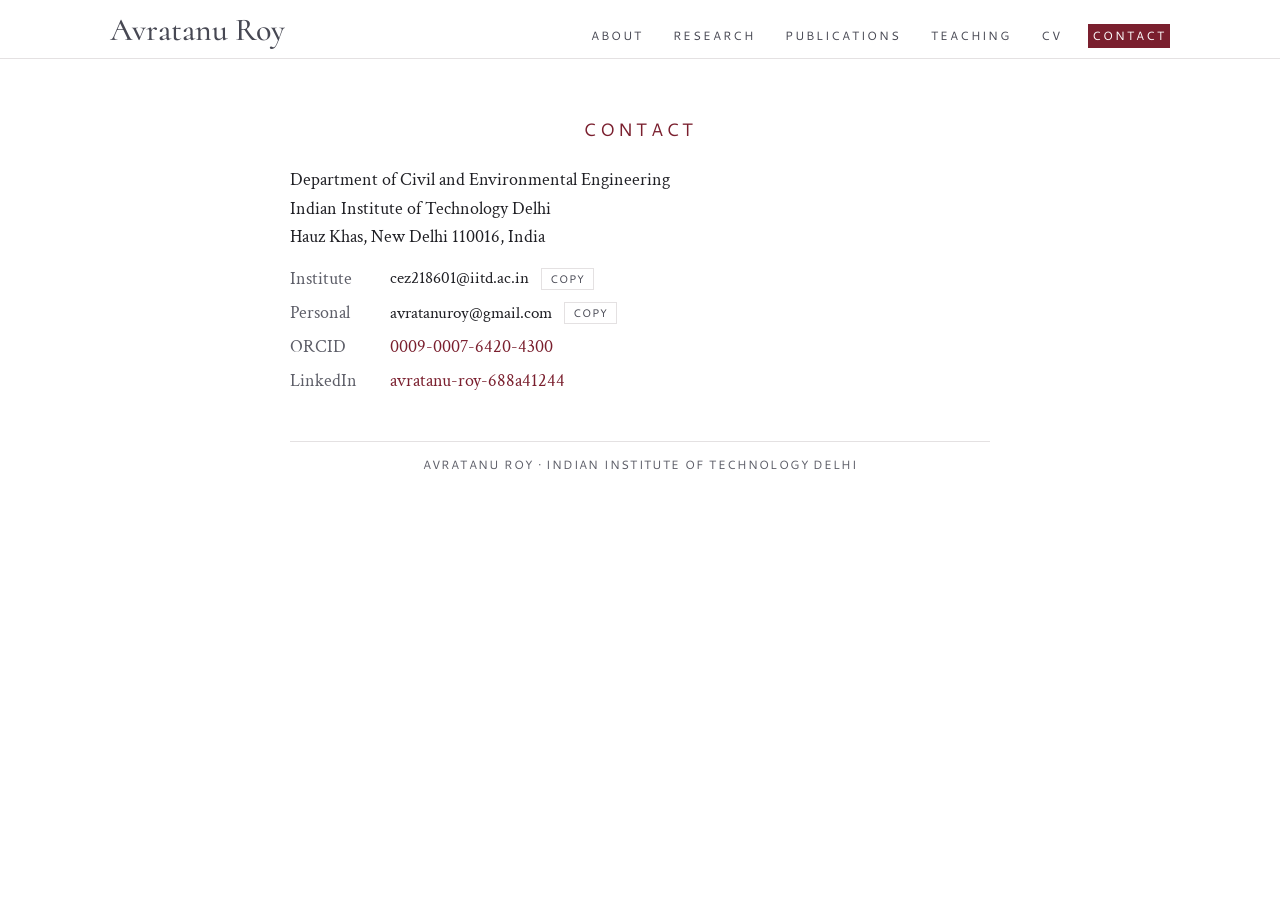
==== contact.html @ 79ce67be "Initial academic homepage" ====
<!doctype html>
<html lang="en">
<head>
<meta charset="utf-8">
<meta name="viewport" content="width=device-width, initial-scale=1">
<title>Contact | Avratanu Roy</title>
<meta name="description" content="Avratanu Roy, Ph.D. research scholar in Transportation Engineering at IIT Delhi. Game theory, mean field games and mathematical modelling for traffic safety.">
<meta name="author" content="Avratanu Roy">
<meta property="og:title" content="Contact | Avratanu Roy">
<meta property="og:description" content="Avratanu Roy, Ph.D. research scholar in Transportation Engineering at IIT Delhi. Game theory, mean field games and mathematical modelling for traffic safety.">
<meta property="og:type" content="website">
<link rel="icon" href="data:image/svg+xml,%3Csvg xmlns='http://www.w3.org/2000/svg' viewBox='0 0 32 32'%3E%3Crect width='32' height='32' fill='%237a1f2e'/%3E%3Ctext x='16' y='22' font-size='16' text-anchor='middle' fill='white' font-family='Georgia'%3EAR%3C/text%3E%3C/svg%3E">
<link rel="preconnect" href="https://fonts.googleapis.com">
<link rel="preconnect" href="https://fonts.gstatic.com" crossorigin>
<link rel="stylesheet" href="https://fonts.googleapis.com/css2?family=Cormorant:wght@500;600&family=Cantarell:wght@400;700&family=Crimson+Text:ital,wght@0,400;0,600;1,400&display=swap">
<link rel="stylesheet" href="assets/style.css">
</head>
<body data-page="contact">
<header class="topbar">
  <div class="topbar-inner">
    <a class="brand" href="index.html">Avratanu Roy</a>
    <nav class="menu" aria-label="Main menu">
      <a href="index.html" data-page="about">About</a>
      <a href="research.html" data-page="research">Research</a>
      <a href="publications.html" data-page="publications">Publications</a>
      <a href="teaching.html" data-page="teaching">Teaching</a>
      <a href="cv.html" data-page="cv">CV</a>
      <a href="contact.html" data-page="contact">Contact</a>
    </nav>
  </div>
</header>

<main>
<h1 class="page-title">Contact</h1>
<p>Department of Civil and Environmental Engineering<br>
  Indian Institute of Technology Delhi<br>
  Hauz Khas, New Delhi 110016, India</p>
<div class="contact">
  <div class="contact-row"><span class="k">Institute</span><code id="mail1">cez218601@iitd.ac.in</code><button class="copy" type="button" data-target="mail1">Copy</button></div>
  <div class="contact-row"><span class="k">Personal</span><code id="mail2">avratanuroy@gmail.com</code><button class="copy" type="button" data-target="mail2">Copy</button></div>
  <div class="contact-row"><span class="k">ORCID</span><a href="https://orcid.org/0009-0007-6420-4300" target="_blank" rel="noopener">0009-0007-6420-4300</a></div>
  <div class="contact-row"><span class="k">LinkedIn</span><a href="https://www.linkedin.com/in/avratanu-roy-688a41244" target="_blank" rel="noopener">avratanu-roy-688a41244</a></div>
</div>
</main>

<footer>Avratanu Roy &middot; Indian Institute of Technology Delhi</footer>
<script src="assets/main.js"></script>
</body>
</html>
---- assets/style.css ----
/* Avratanu Roy academic homepage
   Classic academic layout: top bar with name and letter-spaced menu, one centred reading column. */
:root {
  --bg: #ffffff;
  --ink: #1f1f24;
  --muted: #5d5e68;
  --heading: #474853;
  --accent: #7a1f2e;
  --accent-wash: #f6ecee;
  --rule: #e4e1e2;
  --field: #2f6a70;
  --font-name: "Cormorant", "Cormorant Garamond", Georgia, "Times New Roman", serif;
  --font-nav: "Cantarell", "Helvetica Neue", Arial, sans-serif;
  --font-body: "Crimson Text", Georgia, "Times New Roman", serif;
  --column: 700px;
  color-scheme: light;
}
* { box-sizing: border-box; }
html { scroll-behavior: smooth; }
@media (prefers-reduced-motion: reduce) { html { scroll-behavior: auto; } }
body {
  margin: 0;
  background: var(--bg);
  color: var(--ink);
  font-family: var(--font-body);
  font-size: 1.1rem;
  line-height: 1.6;
  padding-inline: 18px;
  padding-block: 0 48px;
}
img { max-width: 100%; }
a { color: var(--accent); text-decoration: none; }
a:hover { text-decoration: underline; text-underline-offset: 3px; }
a:focus-visible, button:focus-visible { outline: 2px solid var(--accent); outline-offset: 3px; border-radius: 2px; }

/* Top bar */
.topbar {
  position: sticky; top: 0; z-index: 5;
  background: var(--bg);
  border-bottom: 1px solid var(--rule);
  margin-inline: -18px; padding-inline: 18px;
}
.topbar-inner {
  max-width: 1060px; margin-inline: auto;
  display: flex; flex-wrap: wrap; align-items: baseline; justify-content: space-between;
  gap: 6px 28px; padding-block: 12px 10px;
}
.brand { font-family: var(--font-name); font-size: 2rem; font-weight: 500; color: var(--heading); line-height: 1.1; }
.brand:hover { text-decoration: none; }
.menu { display: flex; flex-wrap: wrap; gap: 4px 22px; }
.menu a {
  font-family: var(--font-nav); font-size: 0.78rem; letter-spacing: 0.16em;
  text-transform: uppercase; color: var(--heading); padding: 2px 4px;
}
.menu a:hover { color: var(--accent); text-decoration: none; }
.menu a[aria-current="page"] { background: var(--accent); color: #ffffff; }

/* Content */
main { max-width: var(--column); margin-inline: auto; padding-top: 30px; }
h1, h2, h3 { text-wrap: balance; }
.page-title {
  font-family: var(--font-nav); font-weight: 400; font-size: 1.15rem;
  letter-spacing: 0.18em; text-transform: uppercase; color: var(--accent);
  text-align: center; margin: 26px 0 22px;
}
.sub-title {
  font-family: var(--font-nav); font-weight: 400; font-size: 0.92rem;
  letter-spacing: 0.14em; text-transform: uppercase; color: var(--accent);
  margin: 30px 0 6px; line-height: 1.4;
}
p { margin: 0 0 14px; }

.lead-figure { margin: 0 auto; max-width: 560px; }
.lead-figure canvas {
  display: block; width: 100%; max-width: 100%; aspect-ratio: 16 / 9;
  border: 1px solid var(--rule); background: #fbfafa;
}
.lead-figure figcaption { text-align: center; font-size: 0.9rem; color: var(--muted); font-style: italic; margin-top: 6px; }

.intro { display: grid; grid-template-columns: 160px minmax(0, 1fr); gap: 26px; align-items: start; }
.intro.no-photo { grid-template-columns: minmax(0, 1fr); }
.portrait { width: 160px; max-width: 100%; aspect-ratio: 4 / 5; object-fit: cover; border: 1px solid var(--rule); }

ul.tri { list-style: none; margin: 0 0 16px; padding: 0; display: grid; gap: 8px; }
ul.tri li { position: relative; padding-left: 20px; }
ul.tri li::before { content: "\25B8"; position: absolute; left: 2px; top: 0; font-size: 0.85rem; line-height: 1.9; }
.hl { color: var(--accent); }
.poa { font-weight: 600; color: var(--accent); }

.note { background: var(--accent-wash); border-left: 3px solid var(--accent); padding: 12px 16px; margin: 18px 0; }
.note p:last-child { margin-bottom: 0; }

/* Publications */
.pubs { list-style: none; margin: 0 0 8px; padding: 0; display: grid; gap: 18px; }
.pubs li { position: relative; padding-left: 20px; }
.pubs li::before { content: "\25B8"; position: absolute; left: 2px; top: 0; font-size: 0.85rem; line-height: 1.9; }
.pubs .t { color: var(--accent); }
.pubs .v { font-style: italic; }
.pubs .s { display: block; text-align: right; font-size: 0.92rem; color: var(--accent); margin-top: 2px; }

/* CV entries */
.cv-entry { display: grid; grid-template-columns: minmax(0, 1fr) auto; gap: 0 18px; margin-bottom: 14px; }
.cv-entry .what { font-weight: 600; }
.cv-entry .when { color: var(--muted); white-space: nowrap; font-variant-numeric: tabular-nums; }
.cv-entry .where { grid-column: 1 / -1; color: var(--muted); }
.cv-entry .where em { color: var(--ink); }

.skills { margin: 0; display: grid; gap: 8px; }
.skills div { display: grid; grid-template-columns: 10.5rem minmax(0, 1fr); gap: 12px; }
.skills dt { font-weight: 600; }
.skills dd { margin: 0; }

/* Contact */
.contact { display: grid; gap: 6px; }
.contact-row { display: flex; flex-wrap: wrap; align-items: center; gap: 6px 12px; }
.contact-row .k { width: 5.5rem; color: var(--muted); }
.contact-row code { font-family: var(--font-body); font-size: 1.05rem; user-select: all; }
.copy {
  font-family: var(--font-nav); font-size: 0.7rem; letter-spacing: 0.08em; text-transform: uppercase;
  border: 1px solid var(--rule); background: var(--bg); color: var(--heading);
  padding: 2px 8px; cursor: pointer;
}
.copy:hover { border-color: var(--accent); color: var(--accent); }

footer {
  max-width: var(--column); margin: 46px auto 0; padding-top: 14px;
  border-top: 1px solid var(--rule); text-align: center;
  font-family: var(--font-nav); font-size: 0.72rem; letter-spacing: 0.12em; text-transform: uppercase; color: var(--muted);
}

@media (max-width: 640px) {
  .brand { font-size: 1.7rem; }
  .menu { gap: 2px 14px; }
  .intro { grid-template-columns: 1fr; }
  .portrait { width: 140px; }
  .skills div, .cv-entry { grid-template-columns: 1fr; }
  .contact-row .k { width: auto; }
}
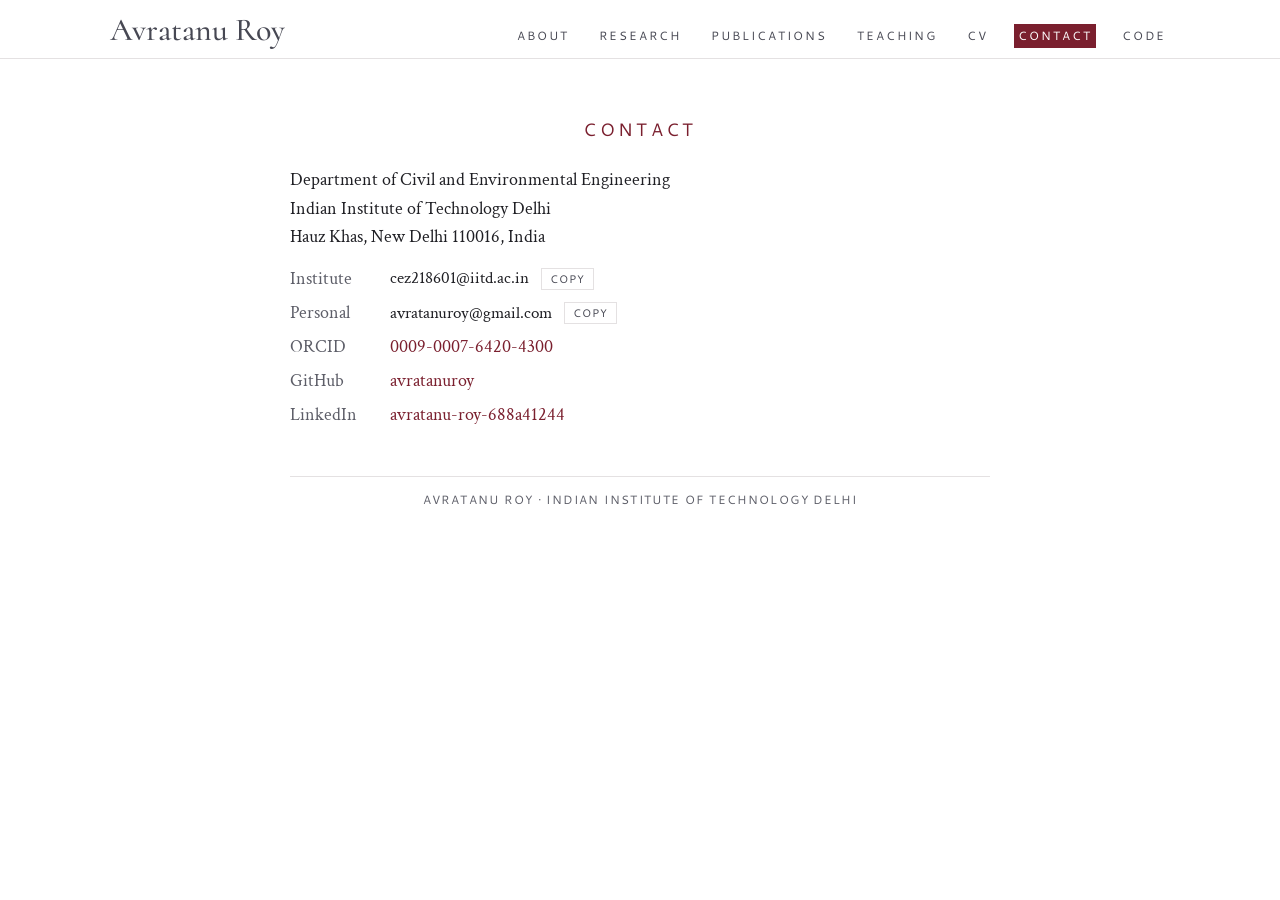
==== commit ec0424fb: "Link the research code repository" ====
--- a/contact.html
+++ b/contact.html
@@ -26,6 +26,7 @@
       <a href="teaching.html" data-page="teaching">Teaching</a>
       <a href="cv.html" data-page="cv">CV</a>
       <a href="contact.html" data-page="contact">Contact</a>
+      <a href="https://github.com/avratanuroy/traffic-conflict-game-theory" target="_blank" rel="noopener">Code</a>
     </nav>
   </div>
 </header>
@@ -39,6 +40,7 @@
   <div class="contact-row"><span class="k">Institute</span><code id="mail1">cez218601@iitd.ac.in</code><button class="copy" type="button" data-target="mail1">Copy</button></div>
   <div class="contact-row"><span class="k">Personal</span><code id="mail2">avratanuroy@gmail.com</code><button class="copy" type="button" data-target="mail2">Copy</button></div>
   <div class="contact-row"><span class="k">ORCID</span><a href="https://orcid.org/0009-0007-6420-4300" target="_blank" rel="noopener">0009-0007-6420-4300</a></div>
+  <div class="contact-row"><span class="k">GitHub</span><a href="https://github.com/avratanuroy" target="_blank" rel="noopener">avratanuroy</a></div>
   <div class="contact-row"><span class="k">LinkedIn</span><a href="https://www.linkedin.com/in/avratanu-roy-688a41244" target="_blank" rel="noopener">avratanu-roy-688a41244</a></div>
 </div>
 </main>
--- a/assets/style.css
+++ b/assets/style.css
@@ -69,17 +69,17 @@
   margin: 30px 0 6px; line-height: 1.4;
 }
 p { margin: 0 0 14px; }
+/* Book-style justified text with hyphenation for even word spacing */
+main p, main li, .cv-entry .where, .skills dd {
+  text-align: justify;
+  text-justify: inter-word;
+  hyphens: auto;
+  -webkit-hyphens: auto;
+}
 
-.lead-figure { margin: 0 auto; max-width: 560px; }
-.lead-figure canvas {
-  display: block; width: 100%; max-width: 100%; aspect-ratio: 16 / 9;
-  border: 1px solid var(--rule); background: #fbfafa;
-}
-.lead-figure figcaption { text-align: center; font-size: 0.9rem; color: var(--muted); font-style: italic; margin-top: 6px; }
-
-.intro { display: grid; grid-template-columns: 160px minmax(0, 1fr); gap: 26px; align-items: start; }
+.intro { display: grid; grid-template-columns: 200px minmax(0, 1fr); gap: 28px; align-items: start; margin-bottom: 8px; }
 .intro.no-photo { grid-template-columns: minmax(0, 1fr); }
-.portrait { width: 160px; max-width: 100%; aspect-ratio: 4 / 5; object-fit: cover; border: 1px solid var(--rule); }
+.portrait { display: block; width: 200px; max-width: 100%; height: auto; aspect-ratio: 4 / 5; object-fit: cover; border: 1px solid var(--rule); }
 
 ul.tri { list-style: none; margin: 0 0 16px; padding: 0; display: grid; gap: 8px; }
 ul.tri li { position: relative; padding-left: 20px; }
@@ -131,8 +131,8 @@
 @media (max-width: 640px) {
   .brand { font-size: 1.7rem; }
   .menu { gap: 2px 14px; }
-  .intro { grid-template-columns: 1fr; }
-  .portrait { width: 140px; }
+  .intro { grid-template-columns: 1fr; justify-items: center; }
+  .portrait { width: 170px; }
   .skills div, .cv-entry { grid-template-columns: 1fr; }
   .contact-row .k { width: auto; }
 }
